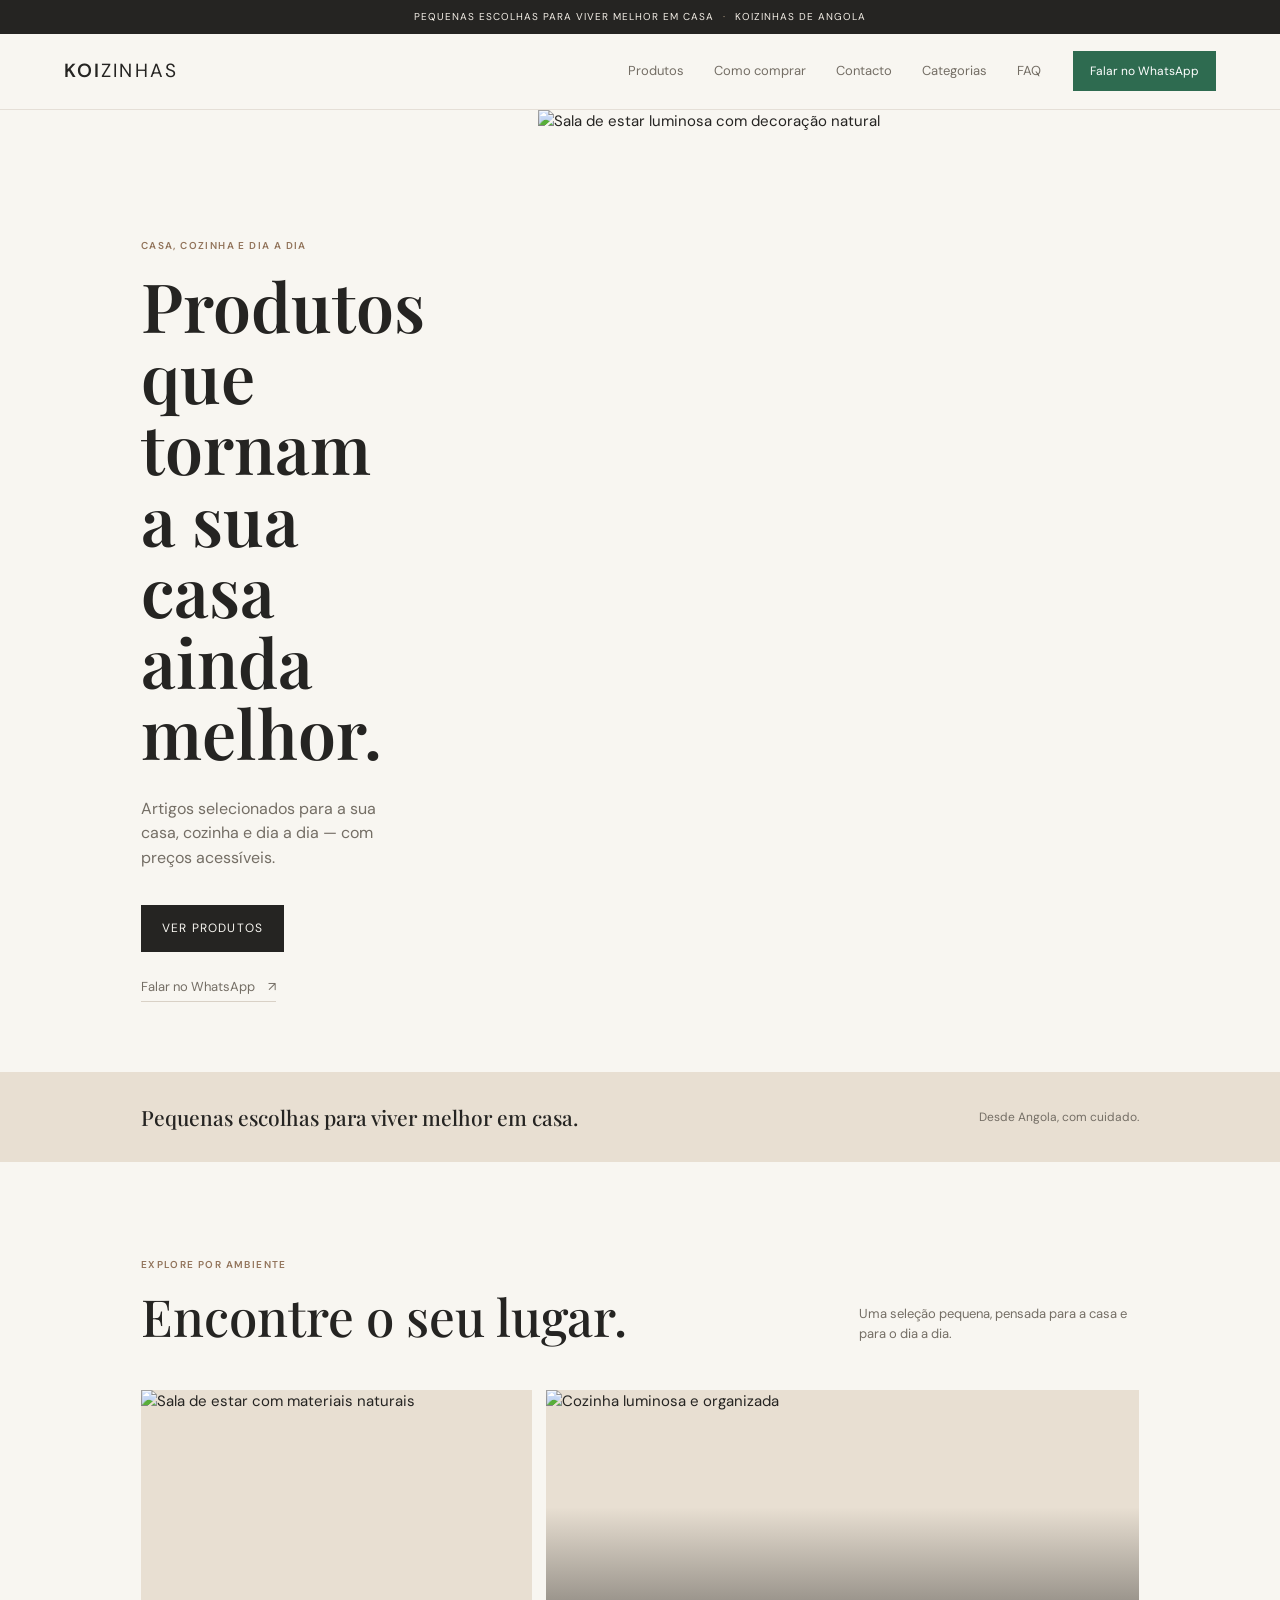
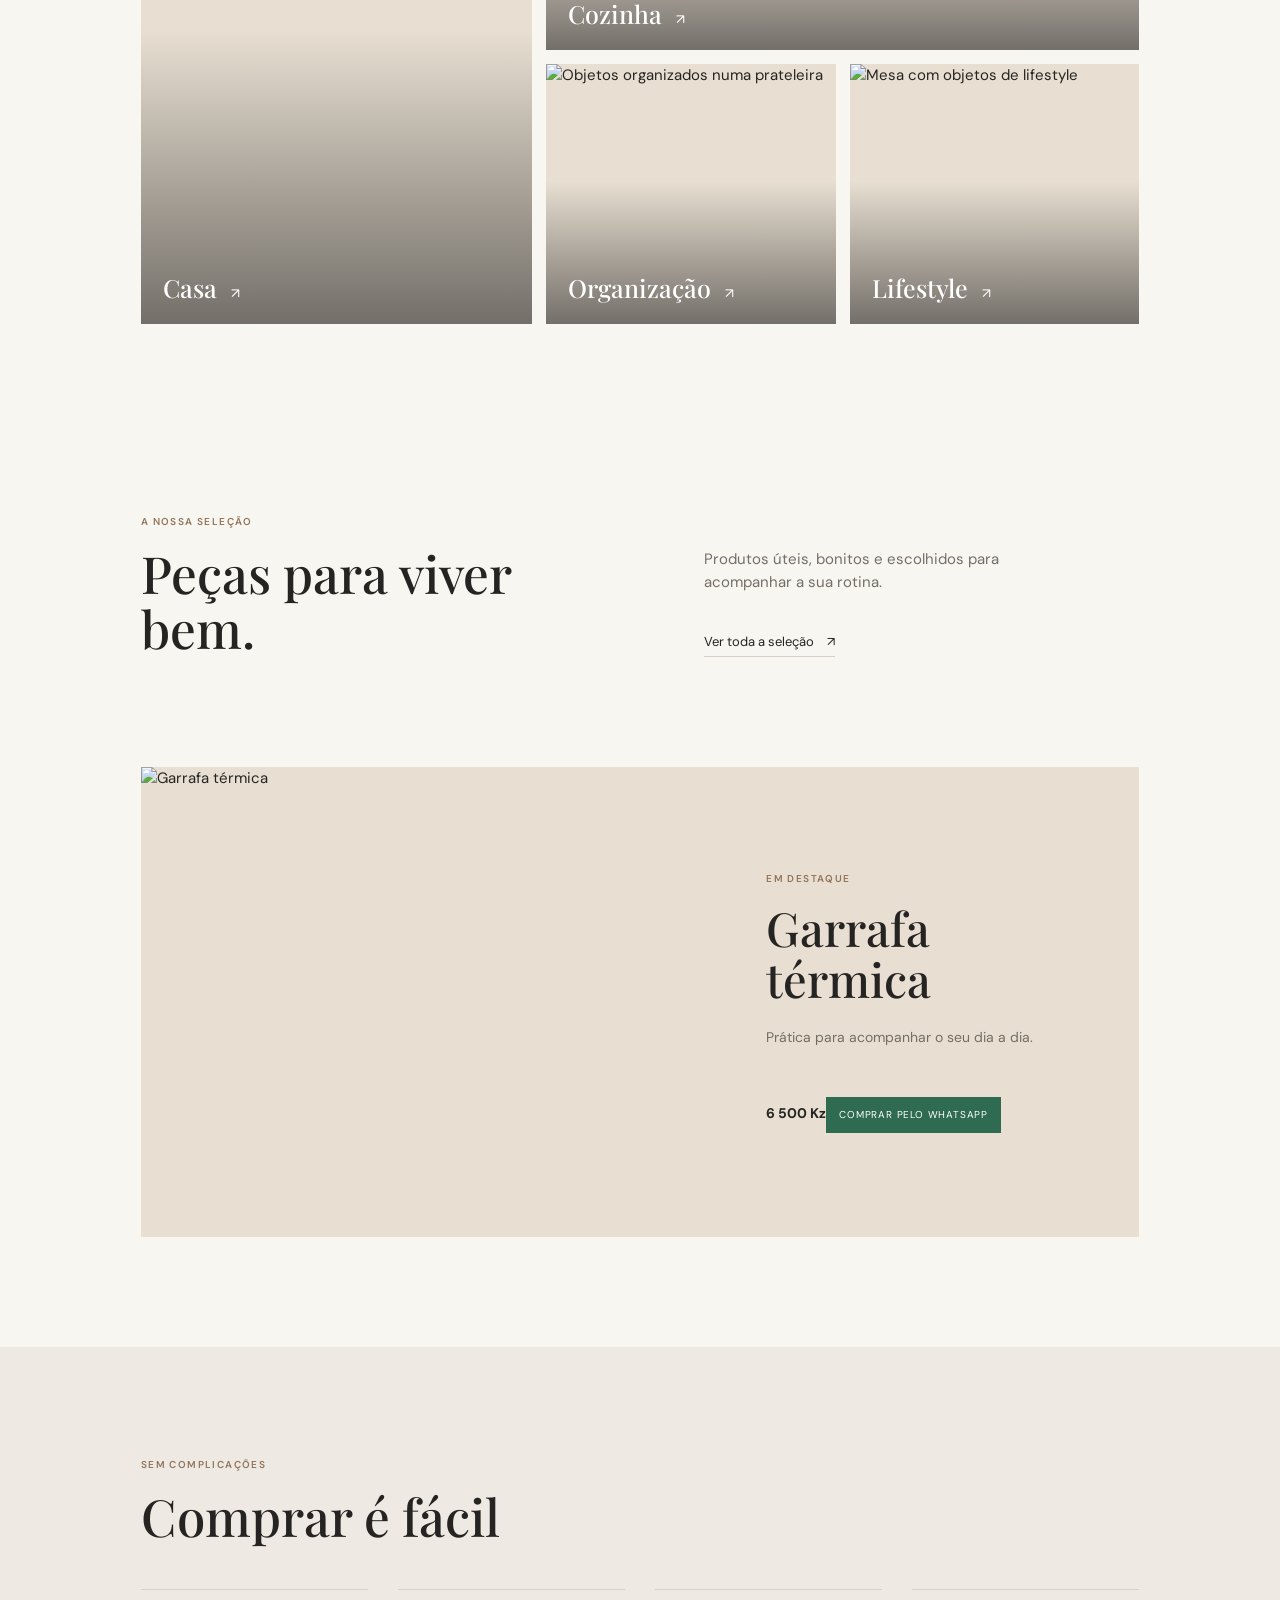
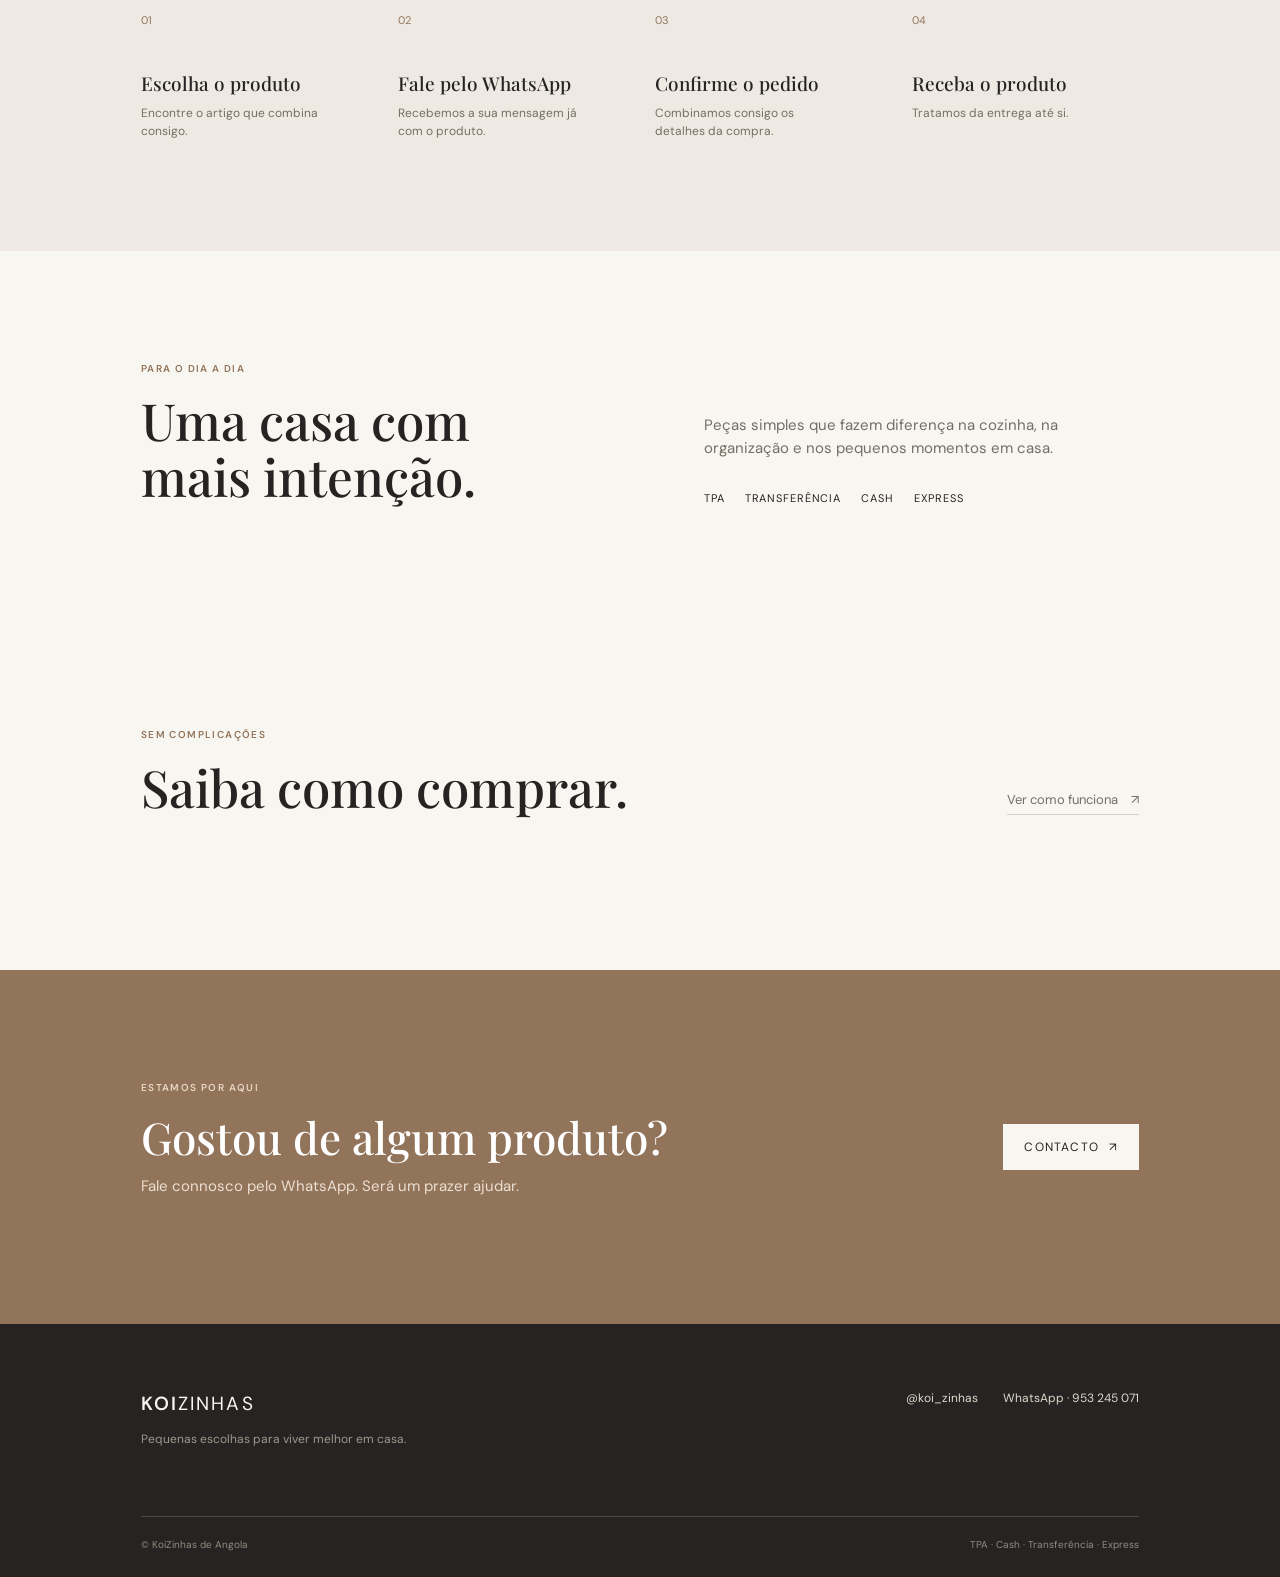
==== index.html @ 9c2c4a69 "first commit" ====
<!doctype html>
<html lang="pt-AO">
  <head>
    <meta charset="utf-8" />
    <meta name="viewport" content="width=device-width, initial-scale=1" />
    <title>KoiZinhas de Angola | Artigos para casa e lifestyle</title>
    <meta
      name="description"
      content="Artigos para casa, cozinha, organização e lifestyle. Compre facilmente pelo WhatsApp."
    />
    <meta property="og:title" content="KoiZinhas de Angola" />
    <meta
      property="og:description"
      content="Pequenas escolhas para viver melhor em casa."
    />
    <meta property="og:type" content="website" />
    <link rel="preconnect" href="https://images.unsplash.com" />
    <link rel="stylesheet" href="css/style.css" />
    <script src="js/app.js" defer></script>
  </head>
  <body>
    <div class="announcement-bar">
      Pequenas escolhas para viver melhor em casa <span>·</span> KoiZinhas de
      Angola
    </div>
    <header class="site-header">
      <a class="logo" href="#inicio" aria-label="KoiZinhas de Angola"
        >KOI<span>ZINHAS</span></a
      >
      <nav class="main-nav" FFaria-label="Navegação principal">
        <a href="produtos.html">Produtos</a>
        <a href="como-comprar.html">Como comprar</a>
        <a href="contacto.html">Contacto</a>
        <a  href="produtos.html#categorias">Categorias</a>
        <a href="como-comprar.html#faq">FAQ</a>
      </nav>
      <a
        class="header-whatsapp"
        href="https://wa.me/244953245071"
        target="_blank"
        rel="noopener"
        >Falar no WhatsApp</a
      >
      <button
        class="menu-button"
        type="button"
        aria-expanded="false"
        aria-label="Abrir menu"
      >
        Menu
      </button>
    </header>

    <main id="inicio">
      <section class="hero">
        <div class="hero-copy">
          <p class="eyebrow">Casa, cozinha e dia a dia</p>
          <h1>Produtos que tornam a sua casa ainda melhor.</h1>
          <p class="hero-description">
            Artigos selecionados para a sua casa, cozinha e dia a dia — com
            preços acessíveis.
          </p>
          <div class="hero-actions">
            <a class="button dark" href="produtos.html">Ver produtos</a
            ><a
              class="underlined-link"
              href="https://wa.me/244953245071"
              target="_blank"
              rel="noopener"
              >Falar no WhatsApp <span>↗</span></a
            >
          </div>
        </div>
        <div class="hero-image">
          <img
            src="https://images.unsplash.com/photo-1600494603989-9650cf6ddd3d?auto=format&fit=crop&w=1600&q=88"
            alt="Sala de estar luminosa com decoração natural"
            fetchpriority="high"
          />
        </div>
      </section>

      <section class="intro-strip">
        <p>Pequenas escolhas para viver melhor em casa.</p>
        <span>Desde Angola, com cuidado.</span>
      </section>

      <section class="category-showcase section">
        <div class="section-heading">
          <div>
            <p class="eyebrow">Explore por ambiente</p>
            <h2>Encontre o seu lugar.</h2>
          </div>
          <p>Uma seleção pequena, pensada para a casa e para o dia a dia.</p>
        </div>
        <div class="category-tiles">
          <a
            class="category-tile category-tile-large"
            href="produtos.html?category=Casa"
            ><img
              src="https://images.unsplash.com/photo-1618220179428-22790b461013?auto=format&fit=crop&w=1200&q=85"
              alt="Sala de estar com materiais naturais"
            /><span>Casa <b>↗</b></span></a
          >
          <a class="category-tile" href="produtos.html?category=Cozinha"
            ><img
              src="https://images.unsplash.com/photo-1556911220-bff31c812dba?auto=format&fit=crop&w=900&q=85"
              alt="Cozinha luminosa e organizada"
            /><span>Cozinha <b>↗</b></span></a
          >
          <a class="category-tile" href="produtos.html?category=Organização"
            ><img
              src="https://images.unsplash.com/photo-1558997519-83ea9252edf8?auto=format&fit=crop&w=900&q=85"
              alt="Objetos organizados numa prateleira"
            /><span>Organização <b>↗</b></span></a
          >
          <a class="category-tile" href="produtos.html?category=Lifestyle"
            ><img
              src="https://images.unsplash.com/photo-1494438639946-1ebd1d20bf85?auto=format&fit=crop&w=900&q=85"
              alt="Mesa com objetos de lifestyle"
            /><span>Lifestyle <b>↗</b></span></a
          >
        </div>
      </section>

      <section class="section home-intro">
        <div>
          <p class="eyebrow">A nossa seleção</p>
          <h2>Peças para viver bem.</h2>
        </div>
        <div>
          <p>
            Produtos úteis, bonitos e escolhidos para acompanhar a sua rotina.
          </p>
          <a class="underlined-link" href="produtos.html"
            >Ver toda a seleção <span>↗</span></a
          >
        </div>
      </section>

      <section class="section feature-section" id="destaque"></section>

      <section class="section steps-section">
        <div class="section-heading">
          <div>
            <p class="eyebrow">Sem complicações</p>
            <h2>Comprar é fácil</h2>
          </div>
        </div>
        <div class="steps-grid">
          <article>
            <span>01</span>
            <h3>Escolha o produto</h3>
            <p>Encontre o artigo que combina consigo.</p>
          </article>
          <article>
            <span>02</span>
            <h3>Fale pelo WhatsApp</h3>
            <p>Recebemos a sua mensagem já com o produto.</p>
          </article>
          <article>
            <span>03</span>
            <h3>Confirme o pedido</h3>
            <p>Combinamos consigo os detalhes da compra.</p>
          </article>
          <article>
            <span>04</span>
            <h3>Receba o produto</h3>
            <p>Tratamos da entrega até si.</p>
          </article>
        </div>
      </section>

      <section class="section details-section">
        <div>
          <p class="eyebrow">Para o dia a dia</p>
          <h2>Uma casa com mais intenção.</h2>
        </div>
        <div class="details-copy">
          <p>
            Peças simples que fazem diferença na cozinha, na organização e nos
            pequenos momentos em casa.
          </p>
          <div class="payments">
            <span>TPA</span><span>Transferência</span><span>Cash</span
            ><span>Express</span>
          </div>
        </div>
      </section>

      <section class="section faq-section">
        <div class="section-heading">
          <div>
            <p class="eyebrow">Sem complicações</p>
            <h2>Saiba como comprar.</h2>
          </div>
          <a class="underlined-link" href="como-comprar.html"
            >Ver como funciona <span>↗</span></a
          >
        </div>
      </section>

      <section class="section contact-section">
        <div>
          <p class="eyebrow">Estamos por aqui</p>
          <h2>Gostou de algum produto?</h2>
          <p>Fale connosco pelo WhatsApp. Será um prazer ajudar.</p>
        </div>
        <a class="button light" href="contacto.html">Contacto <span>↗</span></a>
      </section>
    </main>

    <footer class="footer">
      <div>
        <a class="logo light-logo" href="index.html">KOI<span>ZINHAS</span></a>
        <p>Pequenas escolhas para viver melhor em casa.</p>
      </div>
      <div class="footer-links">
        <a
          href="https://instagram.com/koi_zinhas"
          target="_blank"
          rel="noopener"
          >@koi_zinhas</a
        ><a href="contacto.html">WhatsApp · 953 245 071</a>
      </div>
      <div class="footer-bottom">
        <span>© KoiZinhas de Angola</span
        ><span>TPA · Cash · Transferência · Express</span>
      </div>
    </footer>
    <div class="mobile-bar">
      <a href="produtos.html">Ver produtos</a
      ><a href="https://wa.me/244953245071" target="_blank" rel="noopener"
        >WhatsApp</a
      >
    </div>
    <dialog class="product-dialog" id="product-dialog">
      <button class="dialog-close" type="button" aria-label="Fechar detalhes">
        ×
      </button>
      <div id="dialog-content"></div>
    </dialog>
  </body>
</html>
---- css/style.css ----
@import url('https://fonts.googleapis.com/css2?family=DM+Sans:wght@400;500;600&family=Playfair+Display:wght@500;600&display=swap');
:root{--ink:#252422;--muted:#746e65;--paper:#f8f6f1;--sand:#e8dfd2;--line:#d9d1c6;--wood:#92745b;--green:#2e6b50;--serif:'Playfair Display',Georgia,serif;--sans:'DM Sans',Arial,sans-serif}*{box-sizing:border-box}html{scroll-behavior:smooth}body{margin:0;background:var(--paper);color:var(--ink);font-family:var(--sans);font-size:15px;line-height:1.55}a{color:inherit;text-decoration:none}button{font:inherit}.site-header{height:76px;padding:0 5vw;display:flex;align-items:center;gap:32px;background:rgba(248,246,241,.96);border-bottom:1px solid rgba(217,209,198,.6);position:sticky;top:0;z-index:5}.logo{font-size:19px;font-weight:600;letter-spacing:.11em}.logo span{font-weight:400}.main-nav{display:flex;gap:30px;margin-left:auto}.main-nav a{font-size:13px;color:var(--muted)}.header-whatsapp{background:var(--green);color:#fff;padding:11px 17px;font-size:12px}.menu-button{display:none;border:0;background:none;color:var(--muted)}.hero{display:grid;grid-template-columns:42% 58%;min-height:650px}.hero-copy{padding:clamp(70px,10vw,145px) 10vw 70px 11vw;display:flex;flex-direction:column;justify-content:center}.eyebrow{margin:0 0 17px;color:var(--wood);font-size:10px;font-weight:600;letter-spacing:.14em;text-transform:uppercase}.hero h1{max-width:600px;margin:0;font:600 clamp(42px,5.3vw,78px)/1.05 var(--serif)}.hero-description{max-width:360px;margin:28px 0 34px;color:var(--muted);font-size:16px}.hero-actions{display:flex;align-items:center;gap:25px;flex-wrap:wrap}.button{display:inline-flex;align-items:center;justify-content:center;padding:14px 21px;font-size:12px;letter-spacing:.1em;text-transform:uppercase}.button.dark{background:var(--ink);color:var(--paper)}.button.light{background:var(--paper);color:var(--ink)}.underlined-link{border-bottom:1px solid var(--line);padding-bottom:4px;color:var(--muted);font-size:13px}.underlined-link span,.button span{margin-left:10px}.hero-image{min-height:500px}.hero-image img,.feature-wrap>img{display:block;width:100%;height:100%;object-fit:cover}.intro-strip{display:flex;justify-content:space-between;align-items:center;padding:31px 11vw;background:var(--sand);font:500 21px var(--serif)}.intro-strip p{margin:0}.intro-strip span{color:var(--muted);font:12px var(--sans)}.section{padding:110px 11vw}.section-heading{display:flex;justify-content:space-between;align-items:end;margin-bottom:45px}.section h2{margin:0;font:500 clamp(34px,4vw,54px)/1.08 var(--serif)}.section-heading>p{max-width:280px;margin:0;color:var(--muted);font-size:13px}.category-list{display:flex;gap:24px;margin-bottom:25px;overflow:auto}.category-button{padding:0 0 8px;border:0;border-bottom:1px solid transparent;background:none;color:var(--muted);cursor:pointer;font-size:12px;white-space:nowrap}.category-button.active{border-color:var(--ink);color:var(--ink)}.product-grid{display:grid;grid-template-columns:repeat(2,1fr);gap:55px 22px}.product-card{min-width:0}.product-image{display:block;width:100%;aspect-ratio:1/1.12;padding:0;border:0;background:var(--sand);overflow:hidden;cursor:pointer}.product-image img{width:100%;height:100%;object-fit:cover;transition:transform .5s}.product-image:hover img{transform:scale(1.03)}.product-meta{display:flex;justify-content:space-between;gap:15px;margin-top:18px}.product-meta h3{margin:0 0 7px;font:500 20px var(--serif)}.product-meta p{max-width:260px;margin:0;color:var(--muted);font-size:12px}.product-meta strong,.feature-copy>strong,.dialog-copy>strong{font-size:14px;white-space:nowrap}.availability{margin:16px 0;color:var(--green);font-size:10px;letter-spacing:.12em;text-transform:uppercase}.product-actions{display:flex;align-items:center;gap:16px}.buy-button{display:inline-flex;background:var(--green);color:#fff;padding:10px 13px;border:0;font-size:10px;letter-spacing:.08em;text-transform:uppercase}.details-button{padding:0;border:0;border-bottom:1px solid var(--line);background:none;color:var(--muted);cursor:pointer;font-size:11px}.feature-section{padding-top:0}.feature-wrap{display:grid;grid-template-columns:1.1fr 1fr;background:var(--sand)}.feature-wrap>img{min-height:470px}.feature-copy{align-self:center;padding:65px 8vw}.feature-copy h2{font-size:47px}.feature-copy>p:not(.eyebrow){max-width:330px;margin:22px 0;color:var(--muted);font-size:14px}.feature-copy .buy-button{width:max-content;margin-top:27px}.steps-section{background:#eeeae3}.steps-grid{display:grid;grid-template-columns:repeat(4,1fr);gap:30px}.steps-grid article{border-top:1px solid var(--line);padding-top:18px}.steps-grid span{color:var(--wood);font-size:11px}.steps-grid h3{margin:38px 0 8px;font:500 19px var(--serif)}.steps-grid p{max-width:180px;margin:0;color:var(--muted);font-size:12px}.details-section{display:grid;grid-template-columns:1fr 1fr;gap:10vw}.details-copy{max-width:390px;padding-top:38px;color:var(--muted)}.payments{display:flex;flex-wrap:wrap;gap:9px 20px;margin-top:30px;color:var(--ink);font-size:11px;letter-spacing:.08em;text-transform:uppercase}.faq-list{max-width:760px;margin-left:auto}.faq-item{border-top:1px solid var(--line)}.faq-question{display:flex;justify-content:space-between;width:100%;padding:19px 0;border:0;background:none;text-align:left;cursor:pointer;font-size:14px}.faq-question span{color:var(--wood);font-size:20px;font-weight:300}.faq-answer{display:none;padding:0 40px 19px 0;color:var(--muted);font-size:13px}.faq-item.open .faq-answer{display:block}.contact-section{display:flex;justify-content:space-between;align-items:center;gap:30px;background:var(--wood);color:#fff}.contact-section .eyebrow{color:#e6d6c3}.contact-section h2{font-size:44px}.contact-section p:not(.eyebrow){color:#ebdfd2}.footer{display:grid;grid-template-columns:1fr auto;gap:55px;padding:65px 11vw 25px;background:var(--ink);color:#dfd8cd}.light-logo{color:#f8f6f1}.footer p{color:#9e978e;font-size:12px}.footer-links{display:flex;gap:25px;align-items:start;font-size:12px}.footer-bottom{display:flex;grid-column:1/-1;justify-content:space-between;padding-top:20px;border-top:1px solid #4a4741;color:#918b82;font-size:10px}.mobile-bar{display:none}.product-dialog{width:min(850px,calc(100% - 32px));padding:0;border:0;background:var(--paper);color:var(--ink)}.product-dialog::backdrop{background:#25242299}.dialog-close{position:absolute;top:10px;right:15px;border:0;background:none;font-size:27px;cursor:pointer}.dialog-product{display:grid;grid-template-columns:1fr 1fr}.dialog-product>img{width:100%;height:100%;min-height:430px;object-fit:cover}.dialog-copy{padding:60px 45px}.dialog-copy h2{margin:0 0 10px;font:500 36px var(--serif)}.dialog-copy>p:not(.eyebrow):not(.availability){color:var(--muted);font-size:13px}.dialog-copy .buy-button{margin-top:10px}
@media(max-width:700px){body{padding-bottom:62px}.site-header{height:62px;padding:0 20px}.header-whatsapp{display:none}.menu-button{display:block;margin-left:auto}.main-nav{display:none;position:absolute;top:62px;left:0;right:0;padding:18px 20px;background:var(--paper);border-bottom:1px solid var(--line)}.main-nav.open{display:flex;flex-direction:column;gap:16px}.hero{display:flex;flex-direction:column-reverse;min-height:0}.hero-image{height:58vh;min-height:370px}.hero-copy{padding:46px 22px 58px}.hero h1{font-size:45px}.hero-description{margin:20px 0 27px;font-size:14px}.intro-strip{display:block;padding:23px 22px}.intro-strip p{margin-bottom:5px;font-size:18px}.intro-strip span{font-size:11px}.section{padding:70px 22px}.section-heading{display:block;margin-bottom:32px}.section-heading>p{margin-top:18px}.product-grid{grid-template-columns:1fr;gap:45px}.product-meta h3{font-size:22px}.feature-wrap{display:block}.feature-wrap>img{min-height:330px}.feature-copy{padding:45px 28px 50px}.feature-copy h2{font-size:38px}.steps-grid{grid-template-columns:1fr 1fr;gap:38px 22px}.steps-grid h3{margin-top:25px;font-size:17px}.details-section{display:block}.details-copy{padding-top:23px}.contact-section{display:block}.contact-section h2{font-size:38px;margin-bottom:15px}.contact-section .button{margin-top:22px}.footer{display:block;padding:50px 22px 85px}.footer-links{flex-wrap:wrap;margin:32px 0}.footer-bottom{display:block}.footer-bottom span{display:block;margin-top:9px}.mobile-bar{position:fixed;right:0;bottom:0;left:0;z-index:10;display:grid;grid-template-columns:1fr 1fr;height:62px;background:var(--ink);box-shadow:0 -5px 18px #0002}.mobile-bar a{display:flex;align-items:center;justify-content:center;color:var(--paper);font-size:11px;letter-spacing:.1em;text-transform:uppercase}.mobile-bar a:last-child{background:var(--green)}.dialog-product{display:block}.dialog-product>img{height:300px;min-height:0}.dialog-copy{padding:35px 25px 30px}}

.main-nav a.current{color:var(--ink);border-bottom:1px solid var(--ink);padding-bottom:4px}.home-intro{display:grid;grid-template-columns:1fr 1fr;gap:10vw}.home-intro>div:last-child{align-self:end;max-width:330px;color:var(--muted)}.home-intro .underlined-link{display:inline-block;margin-top:22px;color:var(--ink)}.page-heading{padding:125px 11vw 90px;background:var(--sand)}.page-heading h1{max-width:700px;margin:0;font:500 clamp(48px,7vw,92px)/1 var(--serif)}.page-heading>p:last-child{max-width:390px;margin:25px 0 0;color:var(--muted);font-size:16px}.products-page{padding-top:65px}.steps-page{background:#eeeae3}.steps-page .steps-grid{grid-template-columns:repeat(2,1fr);gap:80px 10vw}.steps-page .steps-grid article{padding:28px 0;border-top:1px solid var(--line)}.steps-page h2{margin:32px 0 12px;font:500 28px var(--serif)}.steps-page p{max-width:320px;color:var(--muted)}.steps-page .underlined-link{display:inline-block;margin-top:15px}.faq-page{min-height:500px}.contact-hero{display:grid;grid-template-columns:1fr 1fr;min-height:580px;background:var(--sand)}.contact-hero>div{display:flex;flex-direction:column;justify-content:center;padding:80px 11vw}.contact-hero h1{margin:0;font:500 clamp(48px,6vw,78px)/1 var(--serif)}.contact-hero p:not(.eyebrow){max-width:360px;margin:25px 0 30px;color:var(--muted)}.contact-hero .button{width:max-content}.contact-hero img{width:100%;height:100%;min-height:450px;object-fit:cover}.contact-details{display:grid;grid-template-columns:1fr 1fr;gap:10vw}.contact-links{display:grid;gap:0}.contact-links>a,.contact-links>div{display:grid;gap:5px;padding:20px 0;border-top:1px solid var(--line)}.contact-links small{color:var(--wood);font-size:10px;letter-spacing:.13em;text-transform:uppercase}.contact-links strong{font:500 25px var(--serif)}
@media(max-width:700px){.page-heading{padding:80px 22px 65px}.page-heading h1{font-size:50px}.home-intro,.contact-details{display:block}.home-intro>div:last-child{margin-top:24px}.steps-page .steps-grid{grid-template-columns:1fr;gap:30px}.contact-hero{display:flex;flex-direction:column}.contact-hero>div{padding:75px 22px 60px}.contact-hero img{min-height:330px;max-height:430px}.contact-details .contact-links{margin-top:35px}}

.announcement-bar{display:flex;justify-content:center;gap:9px;padding:9px 20px;background:var(--ink);color:#f3eee6;font-size:10px;letter-spacing:.1em;text-transform:uppercase}.announcement-bar span{color:#bda88e}.category-showcase{padding-top:95px;padding-bottom:80px}.category-tiles{display:grid;grid-template-columns:1.35fr 1fr 1fr;grid-template-rows:260px 260px;gap:14px}.category-tile{position:relative;display:block;overflow:hidden;background:var(--sand)}.category-tile-large{grid-row:span 2}.category-tile img{width:100%;height:100%;object-fit:cover;display:block;transition:transform .6s}.category-tile:hover img{transform:scale(1.04)}.category-tile:after{content:'';position:absolute;inset:45% 0 0;background:linear-gradient(transparent,#25242299)}.category-tile span{position:absolute;z-index:1;bottom:20px;left:22px;color:#fff;font:500 25px var(--serif)}.category-tile b{font:14px var(--sans);margin-left:8px}.category-tile:nth-child(2){grid-column:2 / 4}.category-tile:nth-child(3){grid-column:2}.category-tile:nth-child(4){grid-column:3}
.product-detail{display:grid;grid-template-columns:1.1fr .9fr;min-height:680px}.product-gallery{display:grid;grid-template-columns:88px 1fr;gap:16px;padding:70px 5vw 70px 11vw;background:var(--sand)}.gallery-main{overflow:hidden;background:#e1d5c5}.gallery-main img{width:100%;height:100%;min-height:540px;display:block;object-fit:cover;transition:transform .5s ease}.gallery-main:hover img{transform:scale(1.025)}.gallery-thumbs{display:flex;flex-direction:column;gap:10px}.gallery-thumb{padding:0;border:1px solid transparent;background:none;cursor:pointer}.gallery-thumb.active{border-color:var(--ink)}.gallery-thumb img{display:block;width:100%;aspect-ratio:1;object-fit:cover}.product-information{align-self:center;padding:70px 11vw 70px 7vw}.product-information h1{max-width:440px;margin:0;font:500 clamp(42px,5vw,70px)/1.02 var(--serif)}.product-detail-price{margin:24px 0 0;font-size:17px;font-weight:600}.product-detail-description{max-width:350px;margin:25px 0;color:var(--muted);font-size:14px}.product-buy{margin-top:12px}.product-note{display:grid;gap:10px;margin-top:55px;padding-top:20px;border-top:1px solid var(--line);color:var(--muted);font-size:11px}.product-aftercare{background:#eeeae3}.product-aftercare h2{max-width:580px;margin:0 0 24px;font-size:48px}.unavailable-message{color:var(--muted);font-size:13px}.product-detail-loading{padding:150px 11vw;color:var(--muted)}
@media(max-width:700px){.announcement-bar{font-size:8px;letter-spacing:.08em}.category-showcase{padding-top:70px;padding-bottom:55px}.category-tiles{display:grid;grid-template-columns:1fr 1fr;grid-template-rows:220px 170px 170px;gap:9px}.category-tile-large{grid-row:auto;grid-column:1 / 3}.category-tile:nth-child(2),.category-tile:nth-child(3),.category-tile:nth-child(4){grid-column:auto}.category-tile span{bottom:14px;left:15px;font-size:20px}}

.empty-category{grid-column:1 / -1;max-width:520px;padding:60px 0}.empty-category h2{margin:0;font-size:38px}.empty-category>p:not(.eyebrow){max-width:390px;margin:18px 0 25px;color:var(--muted);font-size:14px}

.js body{opacity:1}.page-leaving{opacity:0;transition:opacity .14s ease}.site-header{transition:height .25s ease,background .25s ease,box-shadow .25s ease}.site-header.is-scrolled{height:64px;background:rgba(248,246,241,.99);box-shadow:0 1px 14px rgba(37,36,34,.06)}.main-nav a{position:relative;transition:color .2s ease}.main-nav a:after{content:'';position:absolute;right:0;bottom:-7px;left:0;height:1px;background:var(--ink);transform:scaleX(0);transform-origin:right;transition:transform .25s ease}.main-nav a:hover:after,.main-nav a.current:after{transform:scaleX(1);transform-origin:left}.js .reveal{opacity:0;transform:translateY(18px);transition:opacity .65s ease,transform .65s ease}.js .reveal.is-visible{opacity:1;transform:translateY(0)}.product-grid .product-card:nth-child(2){transition-delay:.08s}.product-grid .product-card:nth-child(3){transition-delay:.16s}.product-grid .product-card:nth-child(4){transition-delay:.24s}.product-image{position:relative}.product-image:after{content:'';position:absolute;inset:0;background:linear-gradient(transparent 52%,rgba(37,36,34,.35));opacity:0;transition:opacity .35s ease}.product-image:hover:after{opacity:1}.image-action{position:absolute;z-index:1;right:20px;bottom:18px;left:20px;color:#fff;font-size:10px;letter-spacing:.1em;text-transform:uppercase;opacity:0;transform:translateY(5px);transition:opacity .3s ease,transform .3s ease}.product-image:hover .image-action{opacity:1;transform:translateY(0)}.image-action b{margin-left:7px;font-size:14px;transition:transform .25s ease;display:inline-block}.product-image:hover .image-action b{transform:translateX(4px)}.buy-button{transition:background .25s ease,transform .25s ease}.buy-button:hover{background:#245a43;transform:translateY(-2px)}.buy-button span{margin-left:8px;transition:transform .25s ease;display:inline-block}.buy-button:hover span{transform:translateX(3px)}.category-tile span b{display:inline-block;transition:transform .25s ease}.category-tile:hover span b{transform:translateX(4px)}.menu-open{overflow:hidden}.menu-button{cursor:pointer}.product-dialog{animation:dialog-in .24s ease}.faq-answer{max-height:0;overflow:hidden;display:block;padding-top:0;padding-bottom:0;transition:max-height .3s ease,padding .3s ease}.faq-item.open .faq-answer{max-height:160px;padding-bottom:19px}.faq-item.open .faq-question span{transform:rotate(180deg)}.faq-question span{display:inline-block;transition:transform .25s ease}@keyframes dialog-in{from{opacity:0;transform:translateY(12px)}to{opacity:1;transform:translateY(0)}}
@media(prefers-reduced-motion:reduce){*,*::before,*::after{scroll-behavior:auto!important;animation-duration:.01ms!important;animation-iteration-count:1!important;transition-duration:.01ms!important}.js .reveal{opacity:1;transform:none}.page-leaving{opacity:1}}
@keyframes page-in{from{opacity:0}to{opacity:1}}.js body{animation:page-in .45s ease both}
@media(max-width:700px){.product-detail{display:block}.product-gallery{display:flex;flex-direction:column-reverse;gap:12px;padding:22px}.gallery-main img{min-height:0;aspect-ratio:1/1.08}.gallery-thumbs{flex-direction:row}.gallery-thumb{width:62px}.product-information{padding:55px 22px 65px}.product-information h1{font-size:48px}.product-note{margin-top:38px}.product-aftercare h2{font-size:38px}}
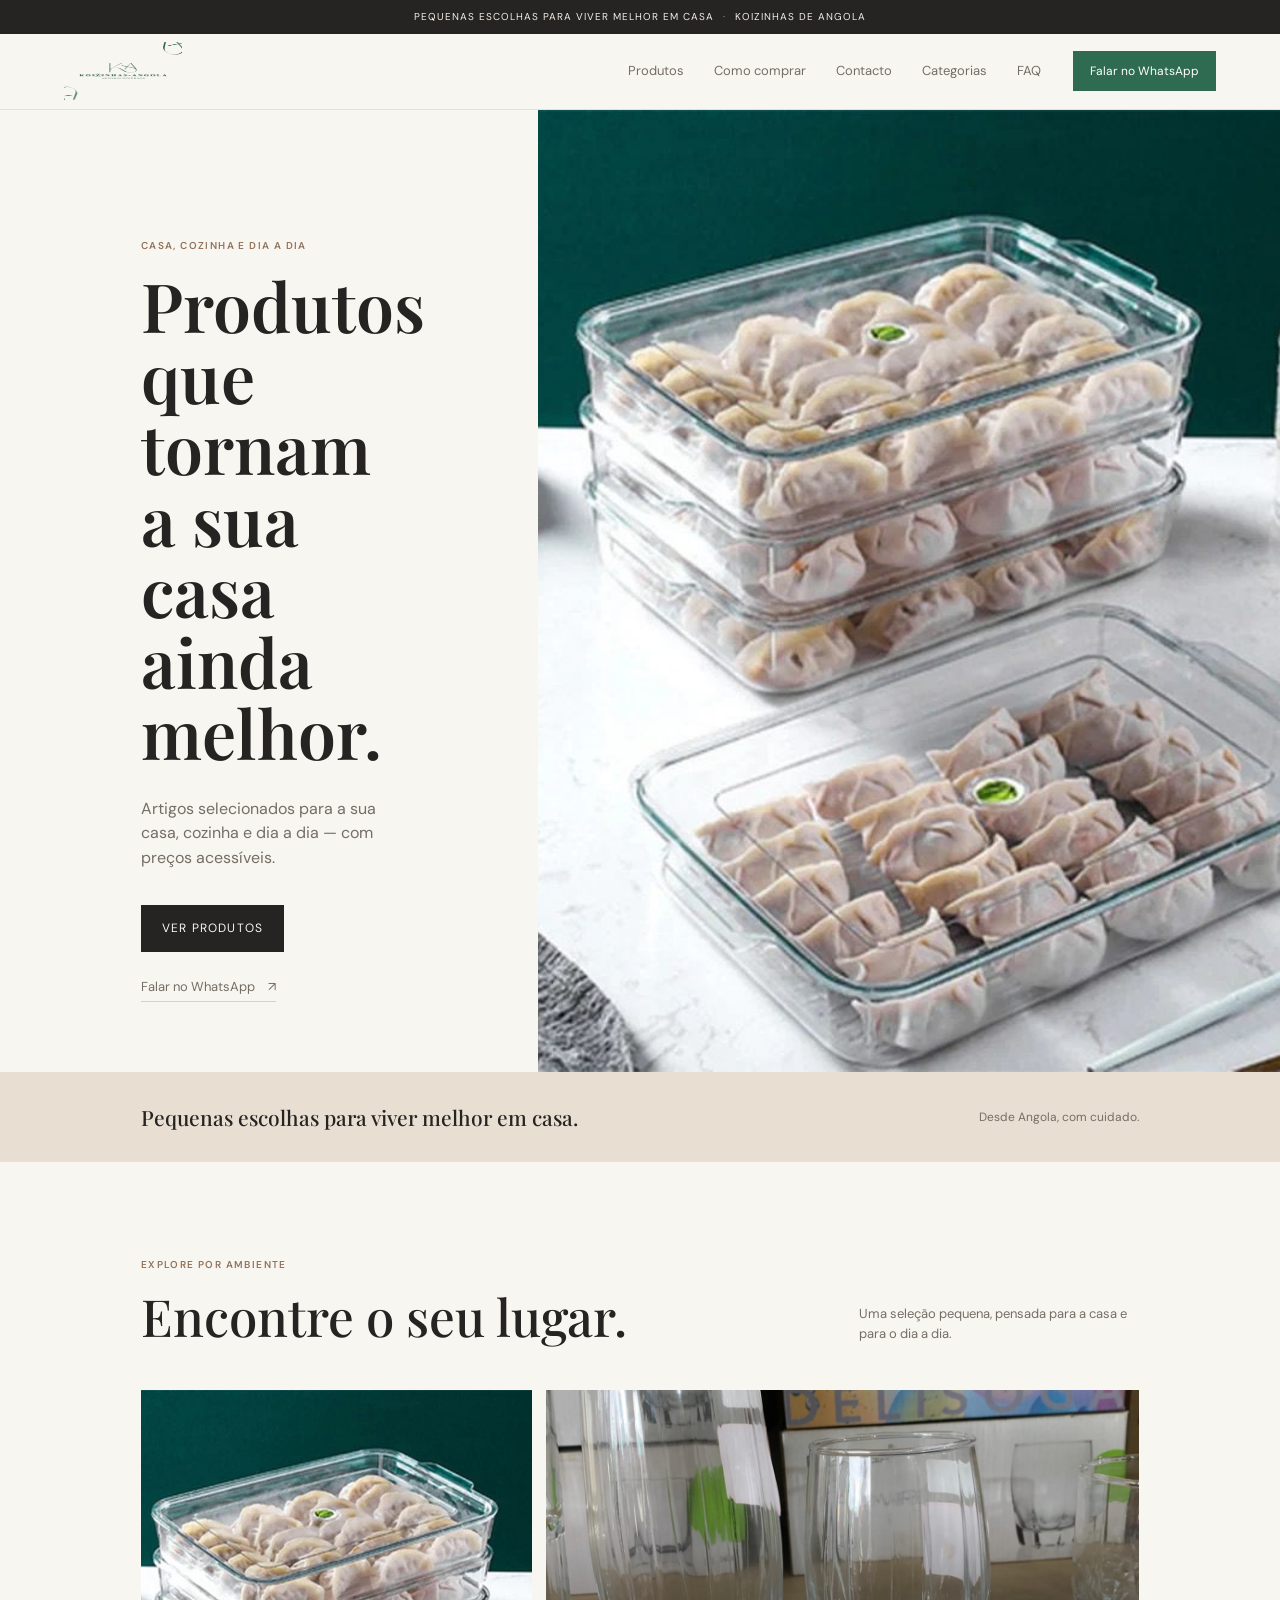
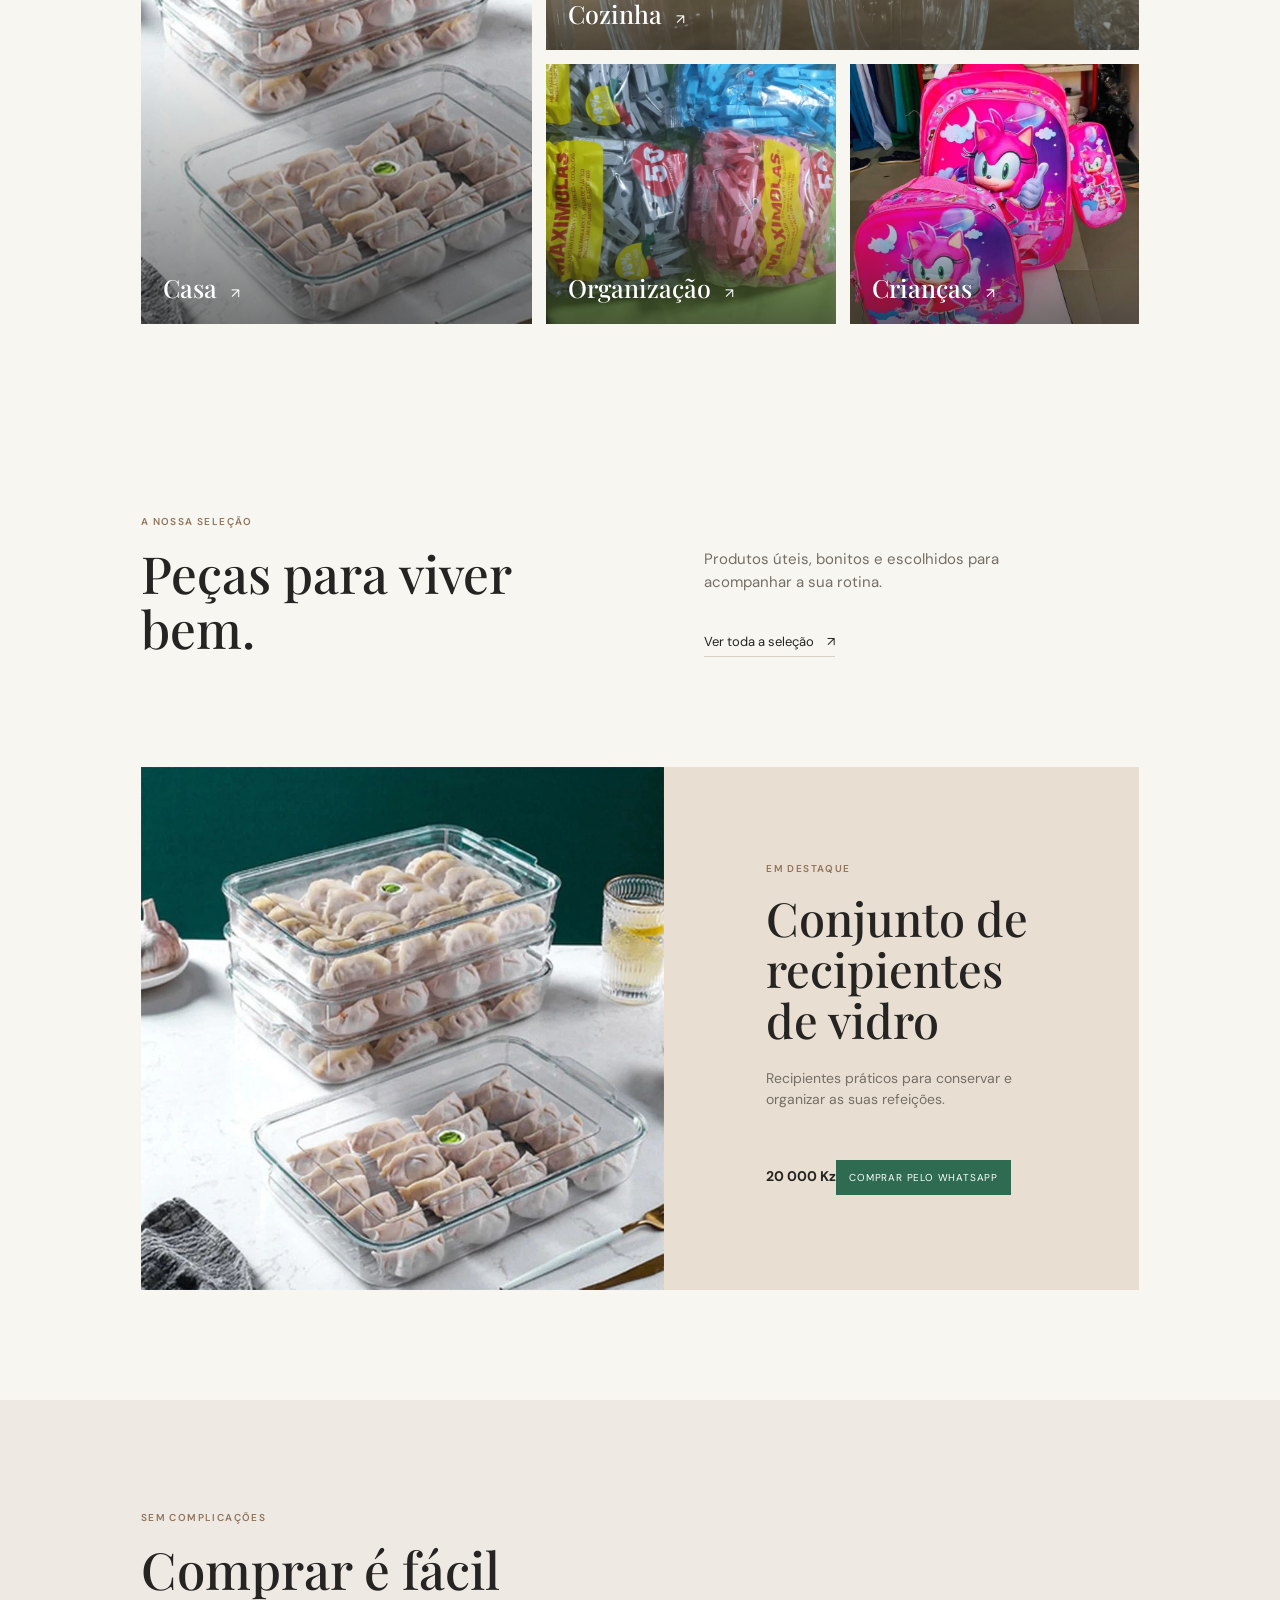
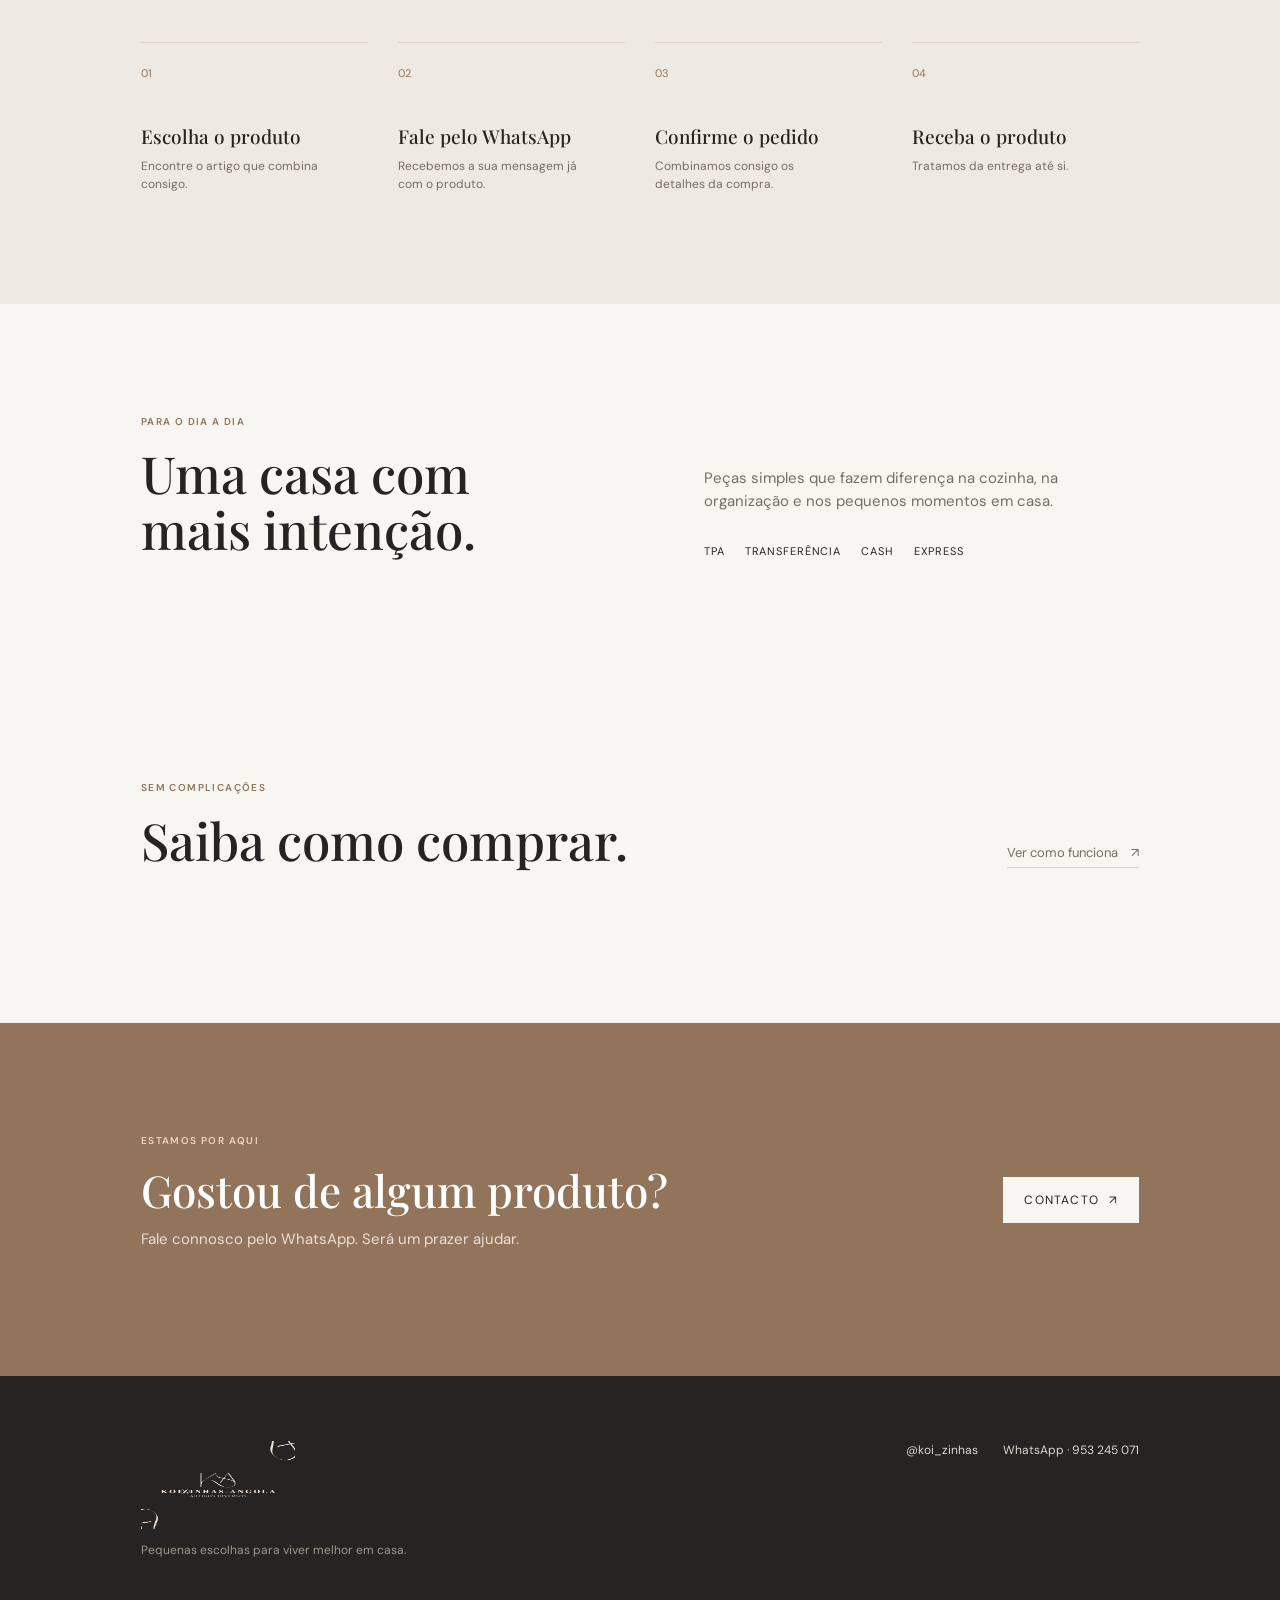
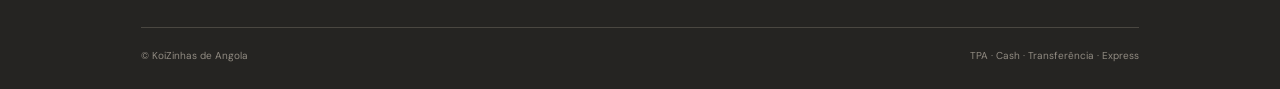
==== commit aca4b2d3: "Atualiza site" ====
--- a/index.html
+++ b/index.html
@@ -14,7 +14,6 @@
       content="Pequenas escolhas para viver melhor em casa."
     />
     <meta property="og:type" content="website" />
-    <link rel="preconnect" href="https://images.unsplash.com" />
     <link rel="stylesheet" href="css/style.css" />
     <script src="js/app.js" defer></script>
   </head>
@@ -25,8 +24,8 @@
     </div>
     <header class="site-header">
       <a class="logo" href="#inicio" aria-label="KoiZinhas de Angola"
-        >KOI<span>ZINHAS</span></a
-      >
+        ><img src="assets/logotipo1.png" alt="KoiZinhas de Angola"
+      /></a>
       <nav class="main-nav" FFaria-label="Navegação principal">
         <a href="produtos.html">Produtos</a>
         <a href="como-comprar.html">Como comprar</a>
@@ -73,8 +72,8 @@
         </div>
         <div class="hero-image">
           <img
-            src="https://images.unsplash.com/photo-1600494603989-9650cf6ddd3d?auto=format&fit=crop&w=1600&q=88"
-            alt="Sala de estar luminosa com decoração natural"
+            src="assets/WhatsApp Image 2026-09-14 at 06.25.52.jpeg"
+            alt="Recipientes de vidro com alimentos"
             fetchpriority="high"
           />
         </div>
@@ -98,27 +97,27 @@
             class="category-tile category-tile-large"
             href="produtos.html?category=Casa"
             ><img
-              src="https://images.unsplash.com/photo-1618220179428-22790b461013?auto=format&fit=crop&w=1200&q=85"
-              alt="Sala de estar com materiais naturais"
+              src="assets/WhatsApp Image 2026-09-14 at 06.25.52.jpeg"
+              alt="Recipientes de vidro para a cozinha"
             /><span>Casa <b>↗</b></span></a
           >
           <a class="category-tile" href="produtos.html?category=Cozinha"
             ><img
-              src="https://images.unsplash.com/photo-1556911220-bff31c812dba?auto=format&fit=crop&w=900&q=85"
-              alt="Cozinha luminosa e organizada"
+              src="assets/WhatsApp Image 2026-09-14 at 06.25.52 (1).jpeg"
+              alt="Conjunto de copos de vidro"
             /><span>Cozinha <b>↗</b></span></a
           >
           <a class="category-tile" href="produtos.html?category=Organização"
             ><img
-              src="https://images.unsplash.com/photo-1558997519-83ea9252edf8?auto=format&fit=crop&w=900&q=85"
-              alt="Objetos organizados numa prateleira"
+              src="assets/WhatsApp Image 2026-09-14 at 06.26.06.jpeg"
+              alt="Molas coloridas para roupa"
             /><span>Organização <b>↗</b></span></a
           >
-          <a class="category-tile" href="produtos.html?category=Lifestyle"
-            ><img
-              src="https://images.unsplash.com/photo-1494438639946-1ebd1d20bf85?auto=format&fit=crop&w=900&q=85"
-              alt="Mesa com objetos de lifestyle"
-            /><span>Lifestyle <b>↗</b></span></a
+          <a class="category-tile" href="produtos.html?category=Crianças"
+            ><img
+              src="assets/WhatsApp Image 2026-09-14 at 06.26.05.jpeg"
+              alt="Mochila infantil colorida"
+            /><span>Crianças <b>↗</b></span></a
           >
         </div>
       </section>
@@ -212,7 +211,9 @@
 
     <footer class="footer">
       <div>
-        <a class="logo light-logo" href="index.html">KOI<span>ZINHAS</span></a>
+        <a class="logo light-logo" href="index.html"
+          ><img src="assets/logotipo1.png" alt="KoiZinhas de Angola"
+        /></a>
         <p>Pequenas escolhas para viver melhor em casa.</p>
       </div>
       <div class="footer-links">
--- a/css/style.css
+++ b/css/style.css
@@ -9,6 +9,9 @@
 .product-detail{display:grid;grid-template-columns:1.1fr .9fr;min-height:680px}.product-gallery{display:grid;grid-template-columns:88px 1fr;gap:16px;padding:70px 5vw 70px 11vw;background:var(--sand)}.gallery-main{overflow:hidden;background:#e1d5c5}.gallery-main img{width:100%;height:100%;min-height:540px;display:block;object-fit:cover;transition:transform .5s ease}.gallery-main:hover img{transform:scale(1.025)}.gallery-thumbs{display:flex;flex-direction:column;gap:10px}.gallery-thumb{padding:0;border:1px solid transparent;background:none;cursor:pointer}.gallery-thumb.active{border-color:var(--ink)}.gallery-thumb img{display:block;width:100%;aspect-ratio:1;object-fit:cover}.product-information{align-self:center;padding:70px 11vw 70px 7vw}.product-information h1{max-width:440px;margin:0;font:500 clamp(42px,5vw,70px)/1.02 var(--serif)}.product-detail-price{margin:24px 0 0;font-size:17px;font-weight:600}.product-detail-description{max-width:350px;margin:25px 0;color:var(--muted);font-size:14px}.product-buy{margin-top:12px}.product-note{display:grid;gap:10px;margin-top:55px;padding-top:20px;border-top:1px solid var(--line);color:var(--muted);font-size:11px}.product-aftercare{background:#eeeae3}.product-aftercare h2{max-width:580px;margin:0 0 24px;font-size:48px}.unavailable-message{color:var(--muted);font-size:13px}.product-detail-loading{padding:150px 11vw;color:var(--muted)}
 @media(max-width:700px){.announcement-bar{font-size:8px;letter-spacing:.08em}.category-showcase{padding-top:70px;padding-bottom:55px}.category-tiles{display:grid;grid-template-columns:1fr 1fr;grid-template-rows:220px 170px 170px;gap:9px}.category-tile-large{grid-row:auto;grid-column:1 / 3}.category-tile:nth-child(2),.category-tile:nth-child(3),.category-tile:nth-child(4){grid-column:auto}.category-tile span{bottom:14px;left:15px;font-size:20px}}
 
+.logo{display:flex;align-items:center;justify-content:center;width:118px;height:58px;flex-shrink:0}.logo img{display:block;width:100%;height:100%;object-fit:fill;filter:brightness(0) saturate(100%) invert(35%) sepia(18%) saturate(1040%) hue-rotate(101deg) brightness(83%) contrast(91%)}.light-logo{width:154px;height:88px}.light-logo img{filter:brightness(0) saturate(100%) invert(89%) sepia(9%) saturate(333%) hue-rotate(347deg) brightness(103%) contrast(91%)}
+@media(max-width:700px){.logo{width:92px;height:50px}.light-logo{width:140px;height:80px}}
+
 .empty-category{grid-column:1 / -1;max-width:520px;padding:60px 0}.empty-category h2{margin:0;font-size:38px}.empty-category>p:not(.eyebrow){max-width:390px;margin:18px 0 25px;color:var(--muted);font-size:14px}
 
 .js body{opacity:1}.page-leaving{opacity:0;transition:opacity .14s ease}.site-header{transition:height .25s ease,background .25s ease,box-shadow .25s ease}.site-header.is-scrolled{height:64px;background:rgba(248,246,241,.99);box-shadow:0 1px 14px rgba(37,36,34,.06)}.main-nav a{position:relative;transition:color .2s ease}.main-nav a:after{content:'';position:absolute;right:0;bottom:-7px;left:0;height:1px;background:var(--ink);transform:scaleX(0);transform-origin:right;transition:transform .25s ease}.main-nav a:hover:after,.main-nav a.current:after{transform:scaleX(1);transform-origin:left}.js .reveal{opacity:0;transform:translateY(18px);transition:opacity .65s ease,transform .65s ease}.js .reveal.is-visible{opacity:1;transform:translateY(0)}.product-grid .product-card:nth-child(2){transition-delay:.08s}.product-grid .product-card:nth-child(3){transition-delay:.16s}.product-grid .product-card:nth-child(4){transition-delay:.24s}.product-image{position:relative}.product-image:after{content:'';position:absolute;inset:0;background:linear-gradient(transparent 52%,rgba(37,36,34,.35));opacity:0;transition:opacity .35s ease}.product-image:hover:after{opacity:1}.image-action{position:absolute;z-index:1;right:20px;bottom:18px;left:20px;color:#fff;font-size:10px;letter-spacing:.1em;text-transform:uppercase;opacity:0;transform:translateY(5px);transition:opacity .3s ease,transform .3s ease}.product-image:hover .image-action{opacity:1;transform:translateY(0)}.image-action b{margin-left:7px;font-size:14px;transition:transform .25s ease;display:inline-block}.product-image:hover .image-action b{transform:translateX(4px)}.buy-button{transition:background .25s ease,transform .25s ease}.buy-button:hover{background:#245a43;transform:translateY(-2px)}.buy-button span{margin-left:8px;transition:transform .25s ease;display:inline-block}.buy-button:hover span{transform:translateX(3px)}.category-tile span b{display:inline-block;transition:transform .25s ease}.category-tile:hover span b{transform:translateX(4px)}.menu-open{overflow:hidden}.menu-button{cursor:pointer}.product-dialog{animation:dialog-in .24s ease}.faq-answer{max-height:0;overflow:hidden;display:block;padding-top:0;padding-bottom:0;transition:max-height .3s ease,padding .3s ease}.faq-item.open .faq-answer{max-height:160px;padding-bottom:19px}.faq-item.open .faq-question span{transform:rotate(180deg)}.faq-question span{display:inline-block;transition:transform .25s ease}@keyframes dialog-in{from{opacity:0;transform:translateY(12px)}to{opacity:1;transform:translateY(0)}}
